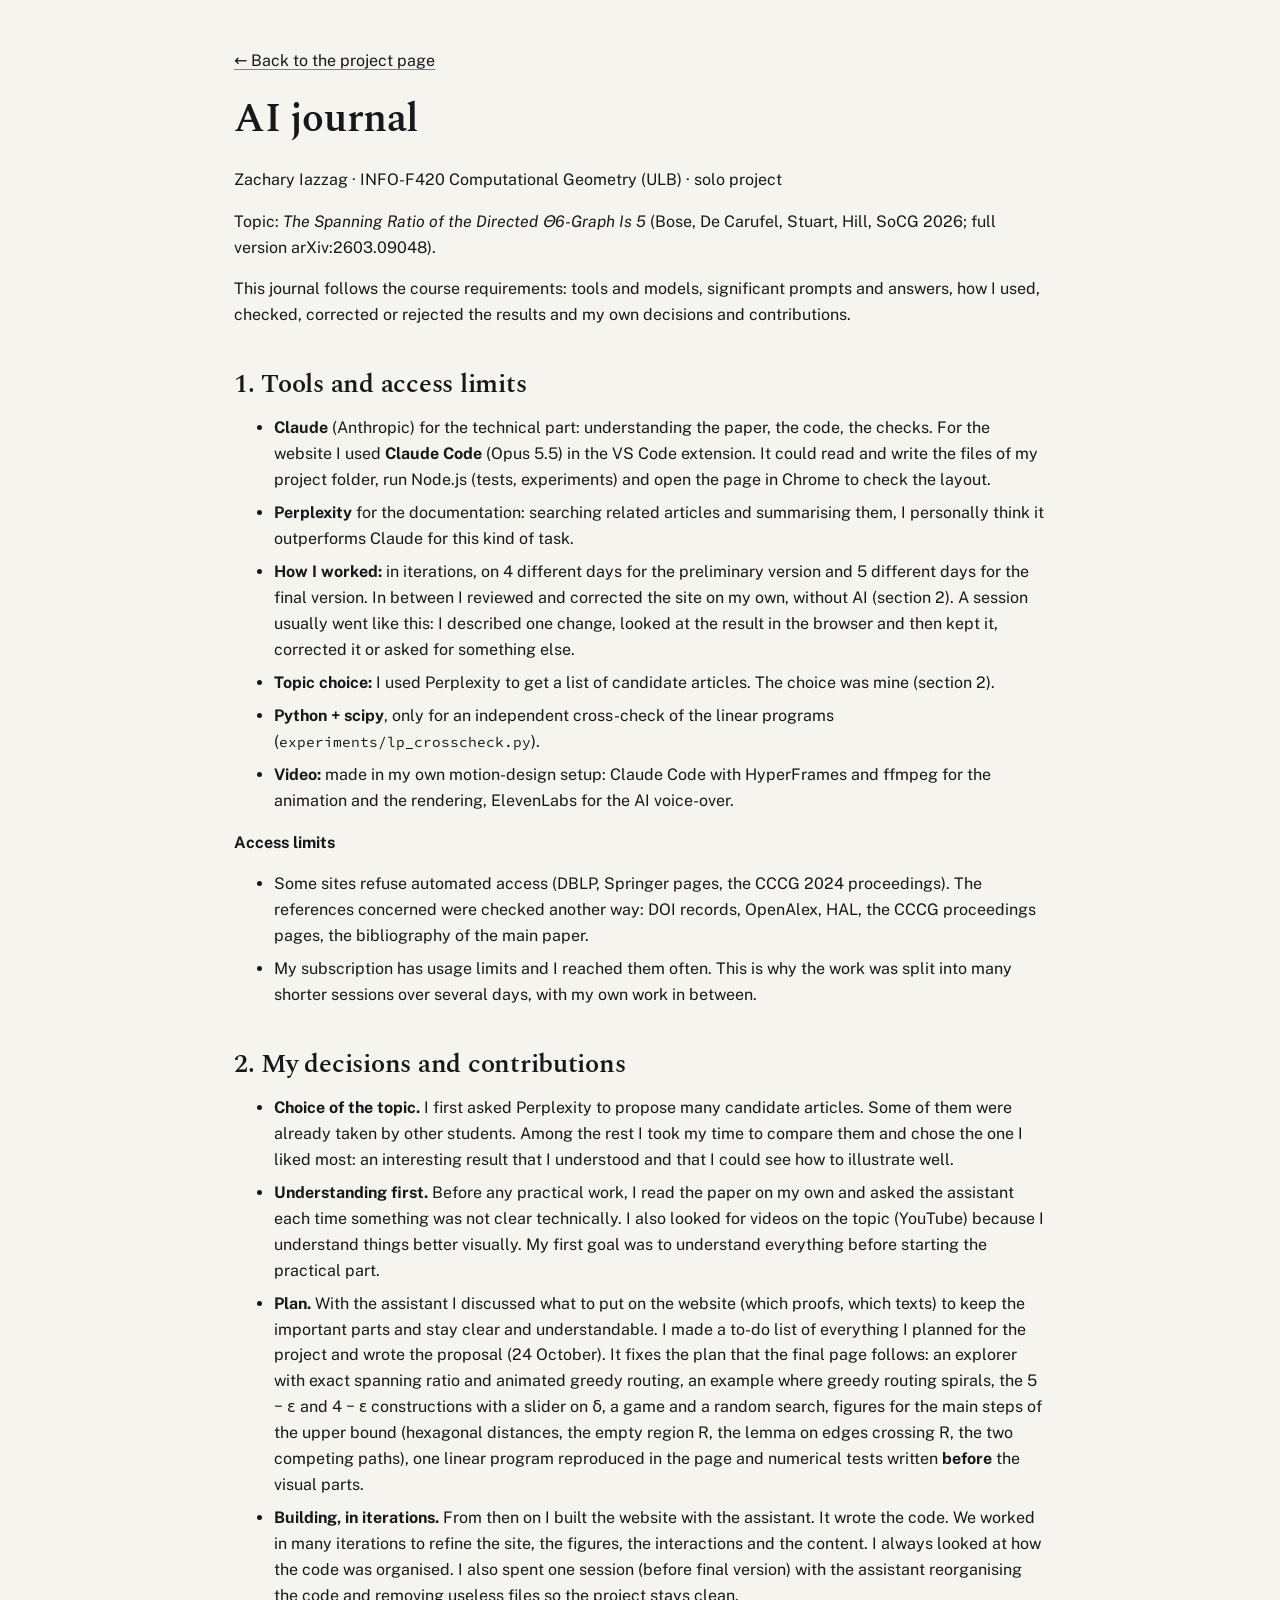
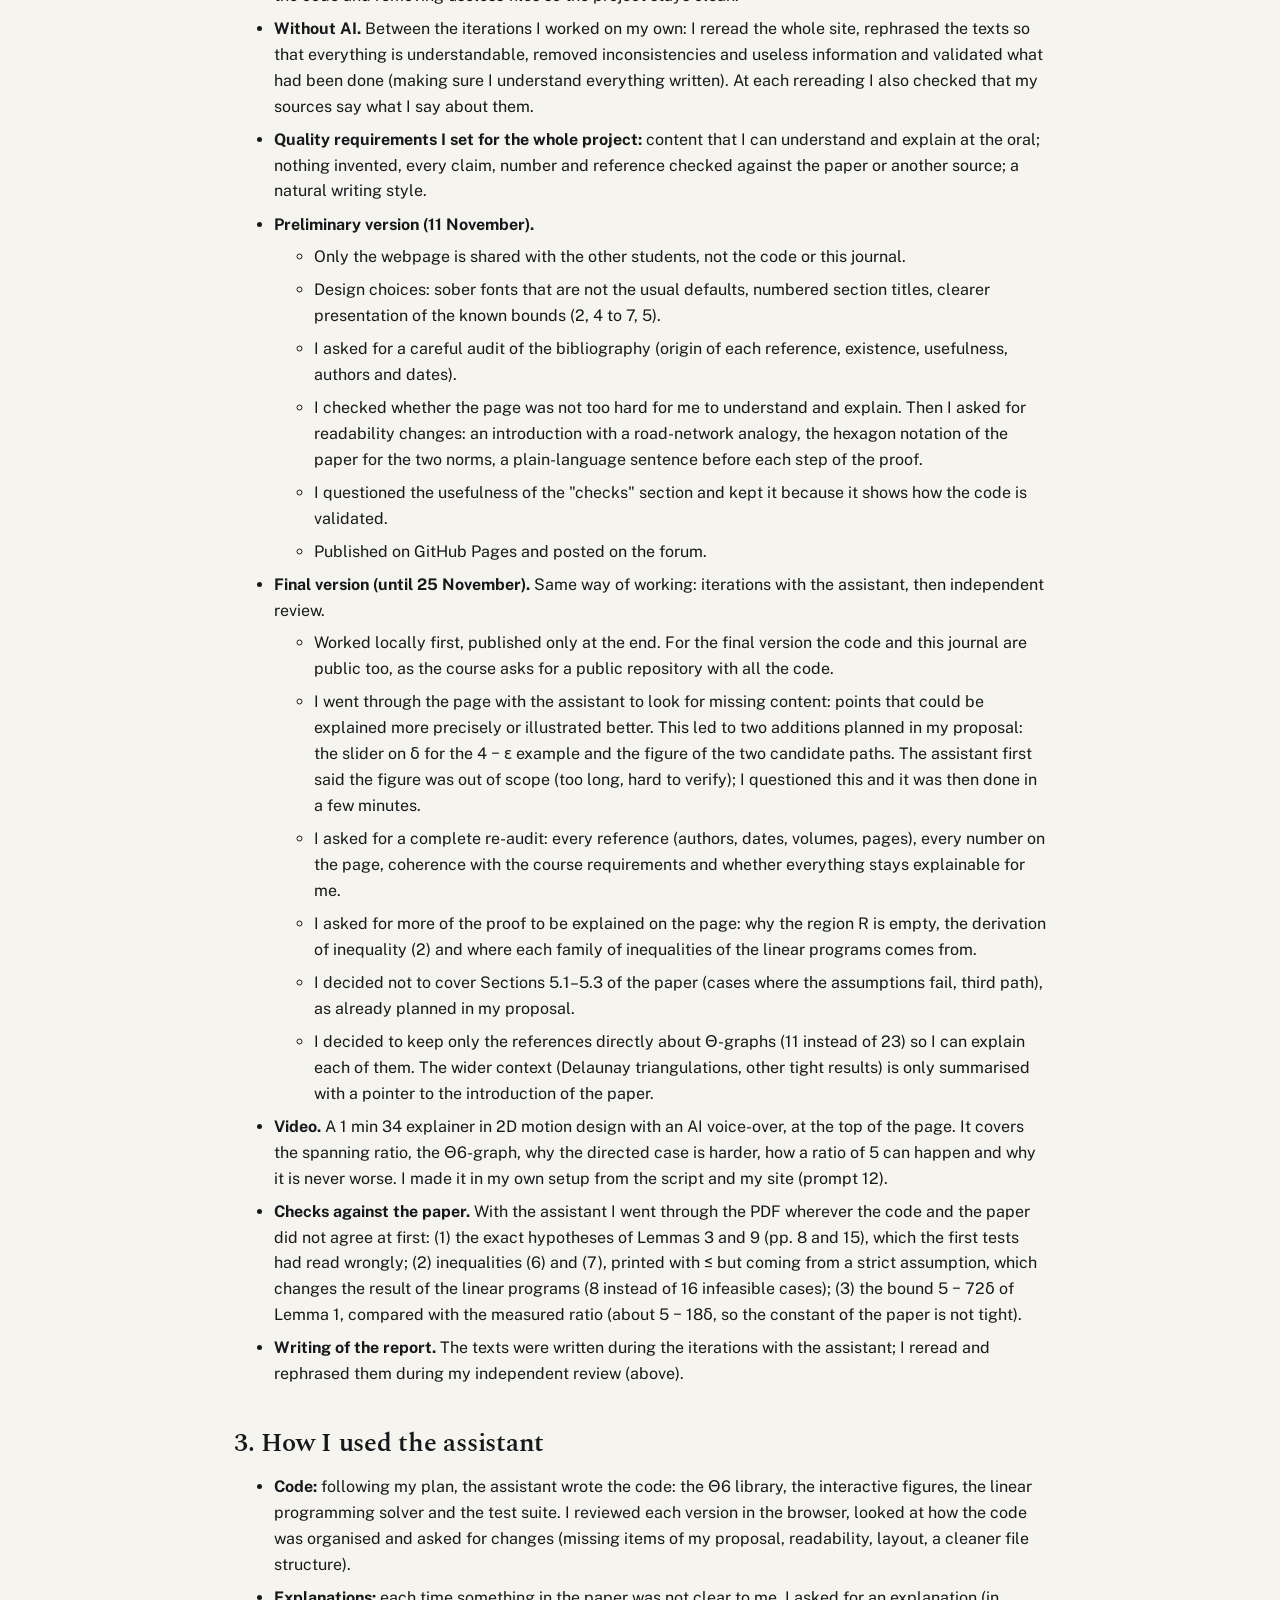
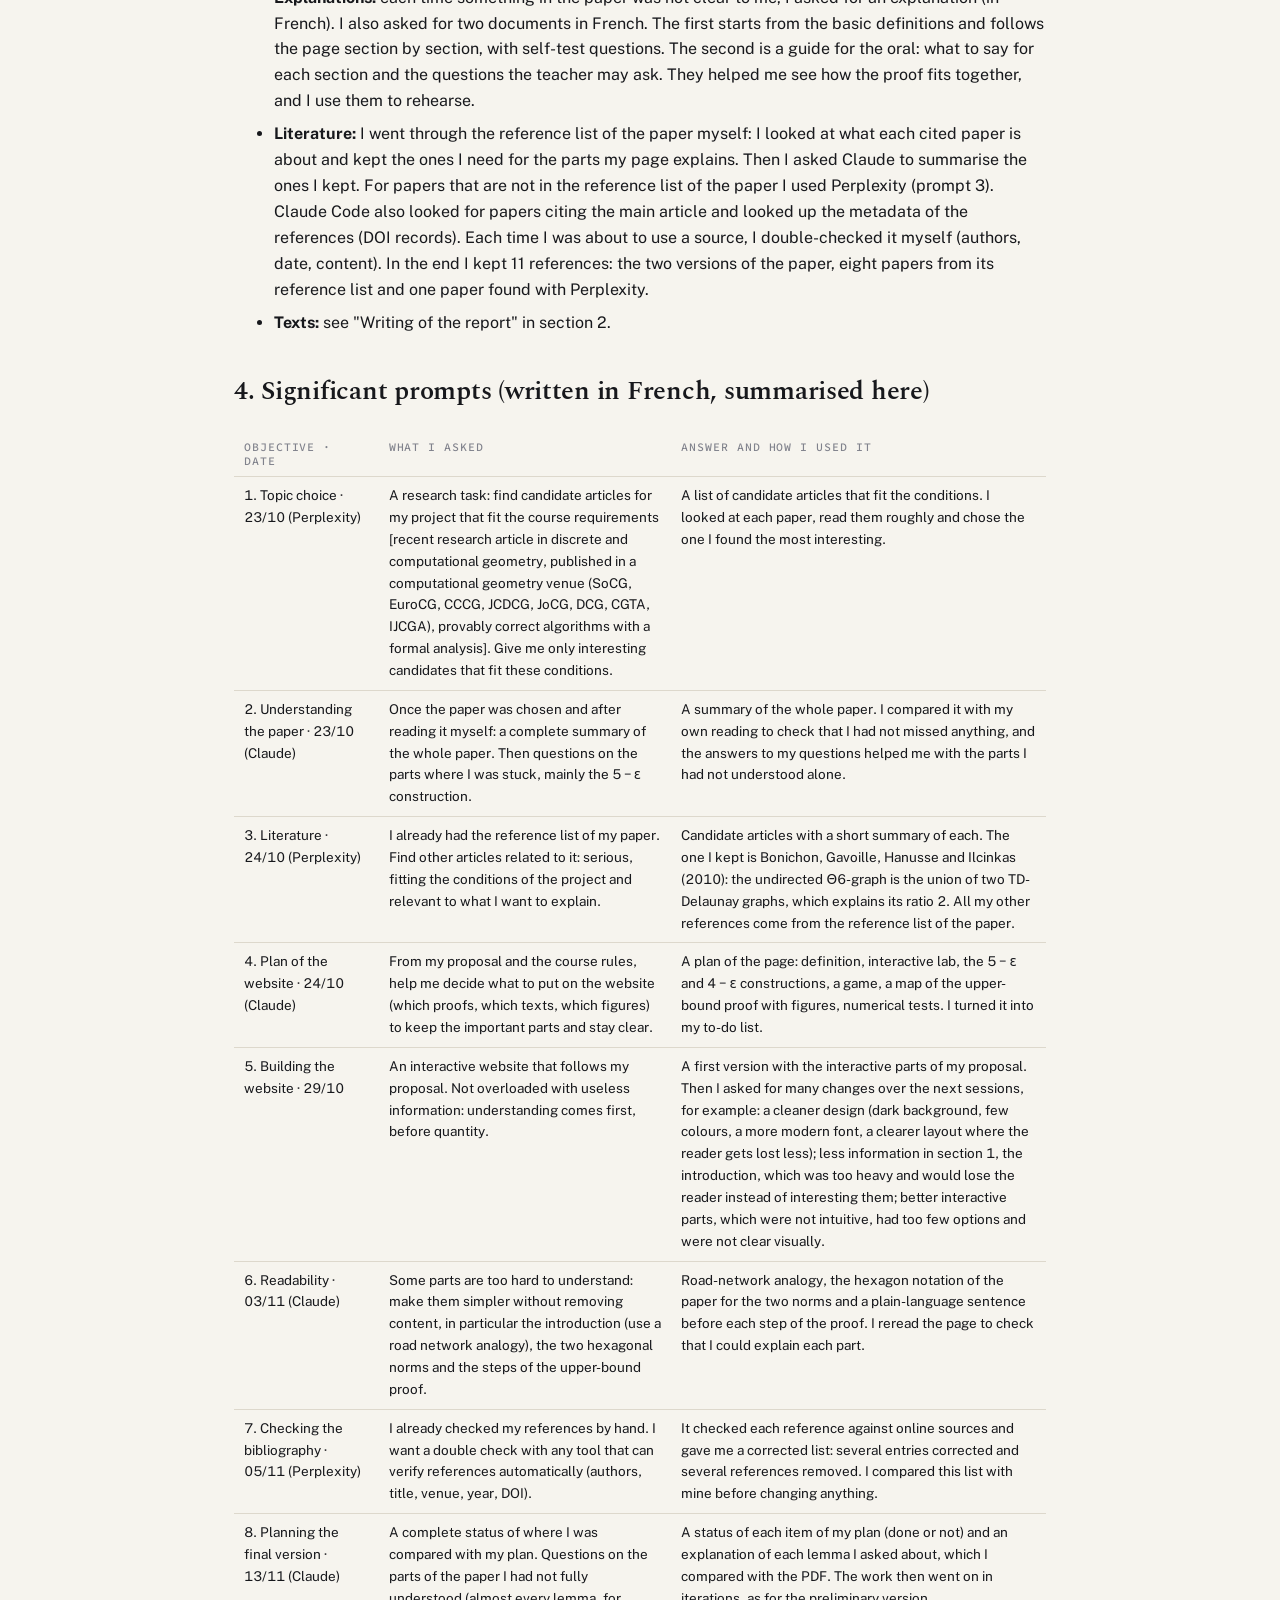
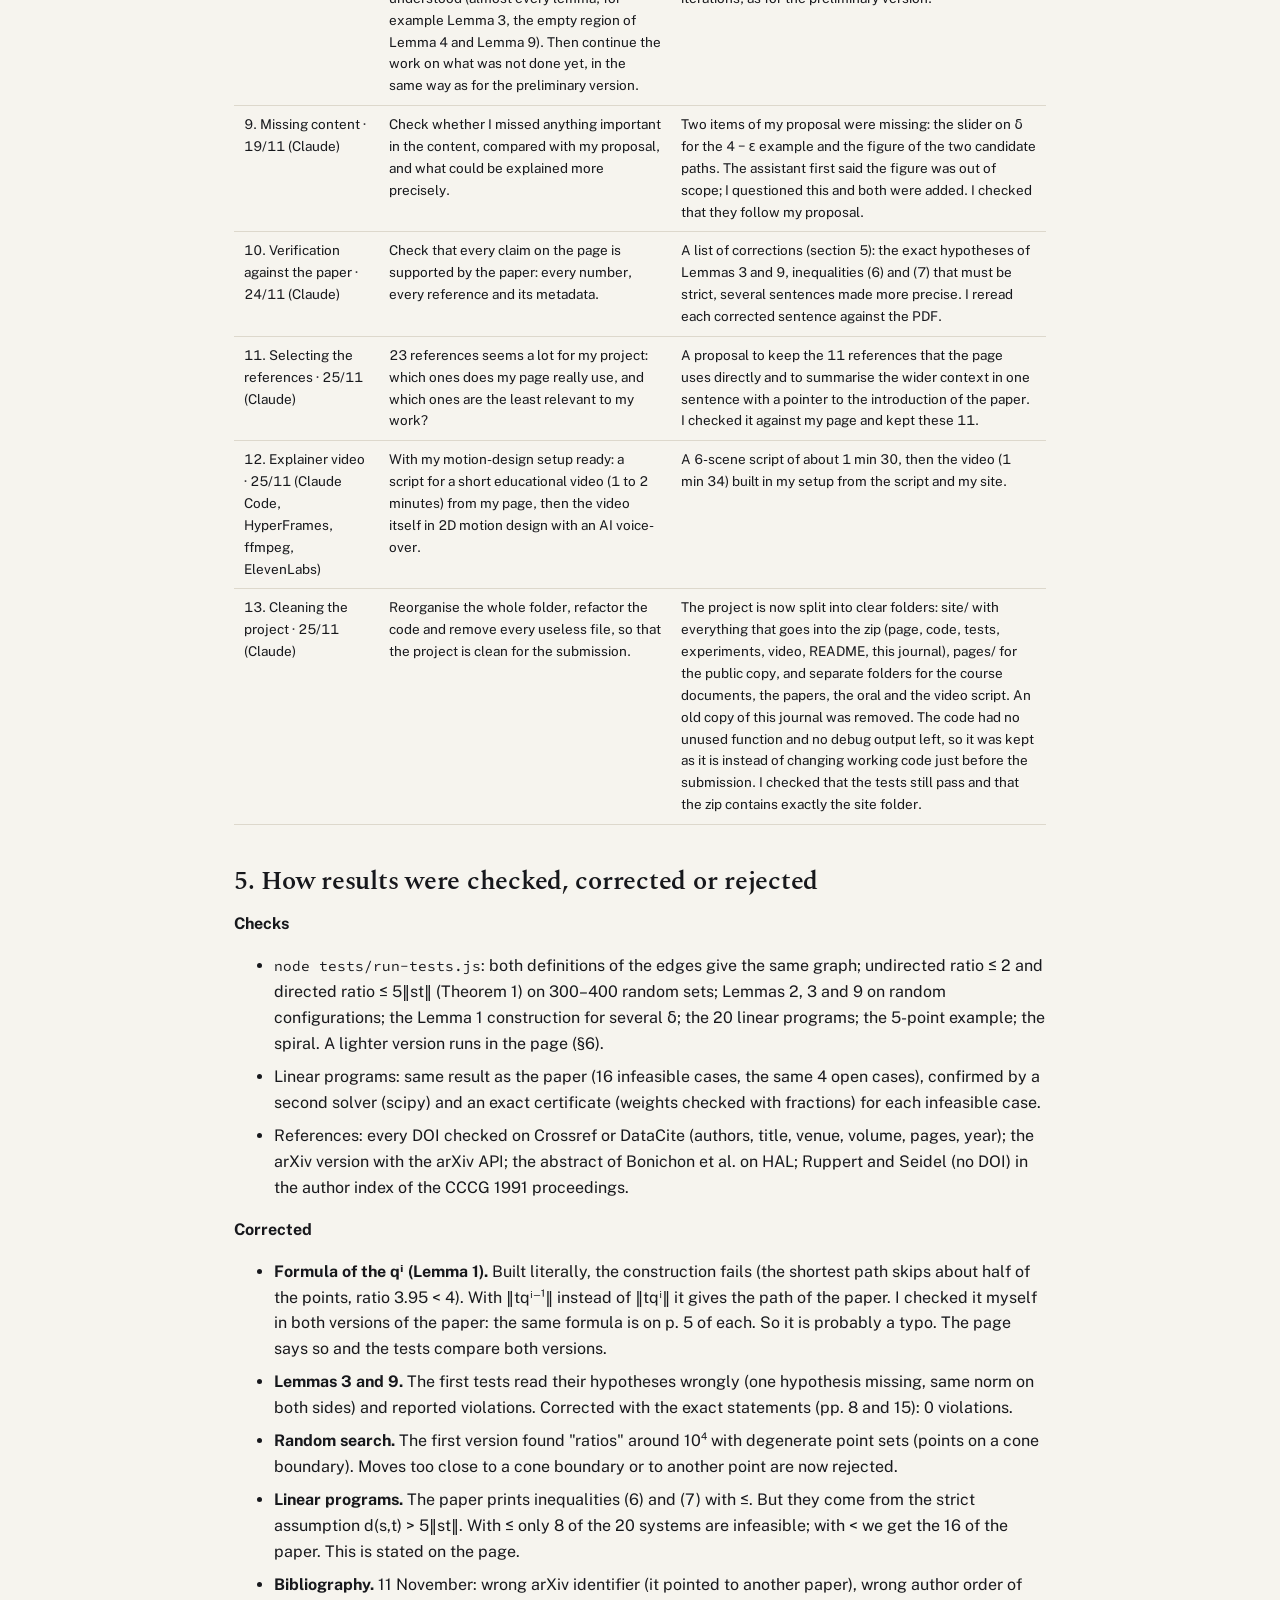
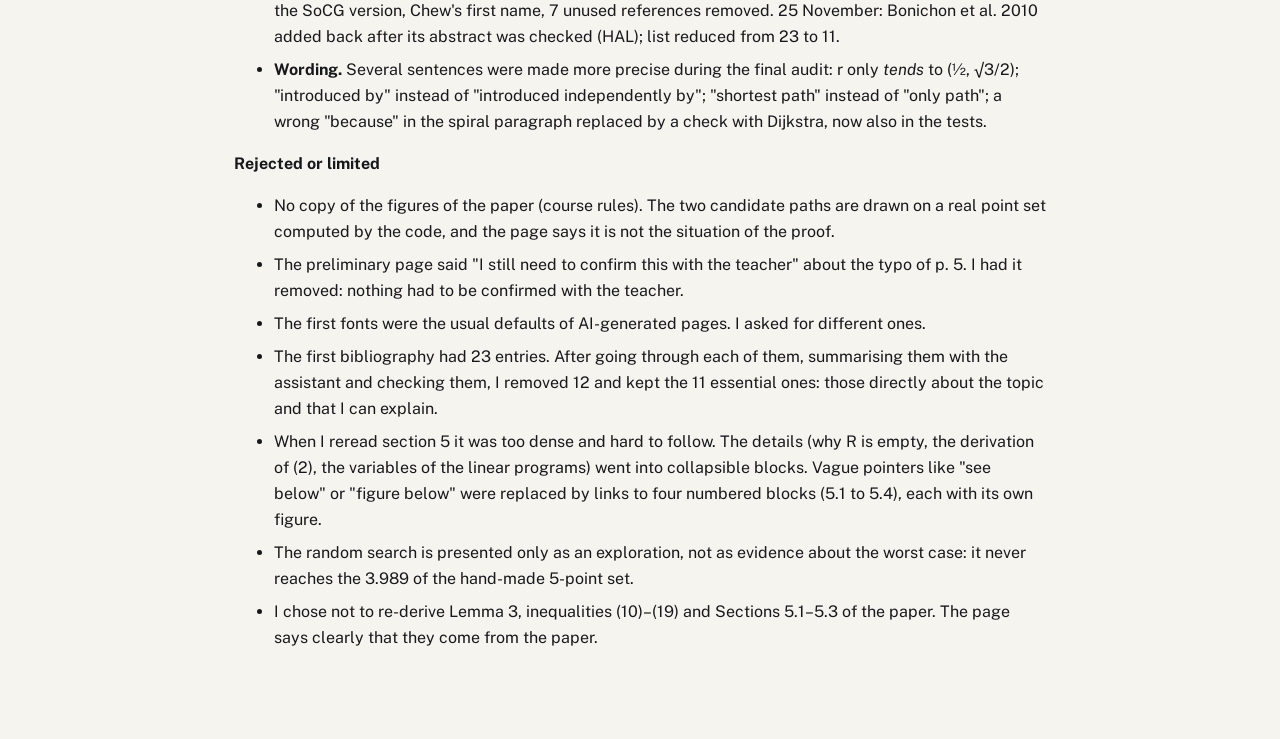
==== ai-journal.html @ c059e050 "AI journal as a web page, linked from the menu" ====
<!doctype html>
<html lang="en">
<head>
<meta charset="utf-8">
<meta name="viewport" content="width=device-width, initial-scale=1">
<title>AI journal · Directed Θ6 Spanner</title>
<link rel="preconnect" href="https://fonts.googleapis.com">
<link rel="preconnect" href="https://fonts.gstatic.com" crossorigin>
<link href="https://fonts.googleapis.com/css2?family=Public+Sans:ital,wght@0,400;0,500;0,600;1,400&family=Source+Code+Pro:wght@400;500;600&family=Spectral:ital,wght@0,400;0,600;1,400;1,600&display=swap" rel="stylesheet">
<link rel="stylesheet" href="css/style.css">
<style>
  .journal { padding: 48px 0 72px; }
  .journal h1 { font-size: 40px; }
  .journal h2 { font-size: 26px; margin-top: 1.6em; }
  .journal ul ul { margin-top: .4em; }
  .journal li { margin-bottom: .45em; }
  .tblwrap { overflow-x: auto; }
  .journal .tbl td, .journal .tbl th { vertical-align: top; }
  .back { display: inline-block; margin-bottom: 24px; }
</style>
</head>
<body>
<main class="journal">
  <div class="wrap narrow">
    <a class="back" href="index.html">← Back to the project page</a>
    <h1>AI journal</h1>
    <p>Zachary Iazzag · INFO-F420 Computational Geometry (ULB) · solo project</p>
    <p>Topic: <i>The Spanning Ratio of the Directed Θ6-Graph Is 5</i> (Bose, De Carufel, Stuart, Hill, SoCG 2026; full version arXiv:2603.09048).</p>
    <p>This journal follows the course requirements: tools and models, significant prompts and answers, how I used, checked, corrected or rejected the results and my own decisions and contributions.</p>
    <h2>1. Tools and access limits</h2>
    <ul><li><b>Claude</b> (Anthropic) for the technical part: understanding the paper, the code, the checks. For the website I used <b>Claude Code</b> (Opus 5.5) in the VS Code extension. It could read and write the files of my project folder, run Node.js (tests, experiments) and open the page in Chrome to check the layout.</li><li><b>Perplexity</b> for the documentation: searching related articles and summarising them, I personally think it outperforms Claude for this kind of task.</li><li><b>How I worked:</b> in iterations, on 4 different days for the preliminary version and 5 different days for the final version. In between I reviewed and corrected the site on my own, without AI (section 2). A session usually went like this: I described one change, looked at the result in the browser and then kept it, corrected it or asked for something else.</li><li><b>Topic choice:</b> I used Perplexity to get a list of candidate articles. The choice was mine (section 2).</li><li><b>Python + scipy</b>, only for an independent cross-check of the linear programs (<code>experiments/lp_crosscheck.py</code>).</li><li><b>Video:</b> made in my own motion-design setup: Claude Code with HyperFrames and ffmpeg for the animation and the rendering, ElevenLabs for the AI voice-over.</li></ul>
    <p><b>Access limits</b></p>
    <ul><li>Some sites refuse automated access (DBLP, Springer pages, the CCCG 2024 proceedings). The references concerned were checked another way: DOI records, OpenAlex, HAL, the CCCG proceedings pages, the bibliography of the main paper.</li><li>My subscription has usage limits and I reached them often. This is why the work was split into many shorter sessions over several days, with my own work in between.</li></ul>
    <h2>2. My decisions and contributions</h2>
    <ul><li><b>Choice of the topic.</b> I first asked Perplexity to propose many candidate articles. Some of them were already taken by other students. Among the rest I took my time to compare them and chose the one I liked most: an interesting result that I understood and that I could see how to illustrate well.</li><li><b>Understanding first.</b> Before any practical work, I read the paper on my own and asked the assistant each time something was not clear technically. I also looked for videos on the topic (YouTube) because I understand things better visually. My first goal was to understand everything before starting the practical part.</li><li><b>Plan.</b> With the assistant I discussed what to put on the website (which proofs, which texts) to keep the important parts and stay clear and understandable. I made a to-do list of everything I planned for the project and wrote the proposal (24 October). It fixes the plan that the final page follows: an explorer with exact spanning ratio and animated greedy routing, an example where greedy routing spirals, the 5 − ε and 4 − ε constructions with a slider on δ, a game and a random search, figures for the main steps of the upper bound (hexagonal distances, the empty region R, the lemma on edges crossing R, the two competing paths), one linear program reproduced in the page and numerical tests written <b>before</b> the visual parts.</li><li><b>Building, in iterations.</b> From then on I built the website with the assistant. It wrote the code. We worked in many iterations to refine the site, the figures, the interactions and the content. I always looked at how the code was organised. I also spent one session (before final version) with the assistant reorganising the code and removing useless files so the project stays clean.</li><li><b>Without AI.</b> Between the iterations I worked on my own: I reread the whole site, rephrased the texts so that everything is understandable, removed inconsistencies and useless information and validated what had been done (making sure I understand everything written). At each rereading I also checked that my sources say what I say about them.</li><li><b>Quality requirements I set for the whole project:</b> content that I can understand and explain at the oral; nothing invented, every claim, number and reference checked against the paper or another source; a natural writing style.</li><li><b>Preliminary version (11 November).</b><ul><li>Only the webpage is shared with the other students, not the code or this journal.</li><li>Design choices: sober fonts that are not the usual defaults, numbered section titles, clearer presentation of the known bounds (2, 4 to 7, 5).</li><li>I asked for a careful audit of the bibliography (origin of each reference, existence, usefulness, authors and dates).</li><li>I checked whether the page was not too hard for me to understand and explain. Then I asked for readability changes: an introduction with a road-network analogy, the hexagon notation of the paper for the two norms, a plain-language sentence before each step of the proof.</li><li>I questioned the usefulness of the "checks" section and kept it because it shows how the code is validated.</li><li>Published on GitHub Pages and posted on the forum.</li></ul></li><li><b>Final version (until 25 November).</b> Same way of working: iterations with the assistant, then independent review.<ul><li>Worked locally first, published only at the end. For the final version the code and this journal are public too, as the course asks for a public repository with all the code.</li><li>I went through the page with the assistant to look for missing content: points that could be explained more precisely or illustrated better. This led to two additions planned in my proposal: the slider on δ for the 4 − ε example and the figure of the two candidate paths. The assistant first said the figure was out of scope (too long, hard to verify); I questioned this and it was then done in a few minutes.</li><li>I asked for a complete re-audit: every reference (authors, dates, volumes, pages), every number on the page, coherence with the course requirements and whether everything stays explainable for me.</li><li>I asked for more of the proof to be explained on the page: why the region R is empty, the derivation of inequality (2) and where each family of inequalities of the linear programs comes from.</li><li>I decided not to cover Sections 5.1–5.3 of the paper (cases where the assumptions fail, third path), as already planned in my proposal.</li><li>I decided to keep only the references directly about Θ-graphs (11 instead of 23) so I can explain each of them. The wider context (Delaunay triangulations, other tight results) is only summarised with a pointer to the introduction of the paper.</li></ul></li><li><b>Video.</b> A 1 min 34 explainer in 2D motion design with an AI voice-over, at the top of the page. It covers the spanning ratio, the Θ6-graph, why the directed case is harder, how a ratio of 5 can happen and why it is never worse. I made it in my own setup from the script and my site (prompt 12).</li><li><b>Checks against the paper.</b> With the assistant I went through the PDF wherever the code and the paper did not agree at first: (1) the exact hypotheses of Lemmas 3 and 9 (pp. 8 and 15), which the first tests had read wrongly; (2) inequalities (6) and (7), printed with ≤ but coming from a strict assumption, which changes the result of the linear programs (8 instead of 16 infeasible cases); (3) the bound 5 − 72δ of Lemma 1, compared with the measured ratio (about 5 − 18δ, so the constant of the paper is not tight).</li><li><b>Writing of the report.</b> The texts were written during the iterations with the assistant; I reread and rephrased them during my independent review (above).</li></ul>
    <h2>3. How I used the assistant</h2>
    <ul><li><b>Code:</b> following my plan, the assistant wrote the code: the Θ6 library, the interactive figures, the linear programming solver and the test suite. I reviewed each version in the browser, looked at how the code was organised and asked for changes (missing items of my proposal, readability, layout, a cleaner file structure).</li><li><b>Explanations:</b> each time something in the paper was not clear to me, I asked for an explanation (in French). I also asked for two documents in French. The first starts from the basic definitions and follows the page section by section, with self-test questions. The second is a guide for the oral: what to say for each section and the questions the teacher may ask. They helped me see how the proof fits together, and I use them to rehearse.</li><li><b>Literature:</b> I went through the reference list of the paper myself: I looked at what each cited paper is about and kept the ones I need for the parts my page explains. Then I asked Claude to summarise the ones I kept. For papers that are not in the reference list of the paper I used Perplexity (prompt 3). Claude Code also looked for papers citing the main article and looked up the metadata of the references (DOI records). Each time I was about to use a source, I double-checked it myself (authors, date, content). In the end I kept 11 references: the two versions of the paper, eight papers from its reference list and one paper found with Perplexity.</li><li><b>Texts:</b> see "Writing of the report" in section 2.</li></ul>
    <h2>4. Significant prompts (written in French, summarised here)</h2>
    <div class="tblwrap"><table class="tbl"><thead><tr><th>Objective · date</th><th>What I asked</th><th>Answer and how I used it</th></tr></thead><tbody><tr><td>1. Topic choice · 23/10 (Perplexity)</td><td>A research task: find candidate articles for my project that fit the course requirements [recent research article in discrete and computational geometry, published in a computational geometry venue (SoCG, EuroCG, CCCG, JCDCG, JoCG, DCG, CGTA, IJCGA), provably correct algorithms with a formal analysis]. Give me only interesting candidates that fit these conditions.</td><td>A list of candidate articles that fit the conditions. I looked at each paper, read them roughly and chose the one I found the most interesting.</td></tr><tr><td>2. Understanding the paper · 23/10 (Claude)</td><td>Once the paper was chosen and after reading it myself: a complete summary of the whole paper. Then questions on the parts where I was stuck, mainly the 5 − ε construction.</td><td>A summary of the whole paper. I compared it with my own reading to check that I had not missed anything, and the answers to my questions helped me with the parts I had not understood alone.</td></tr><tr><td>3. Literature · 24/10 (Perplexity)</td><td>I already had the reference list of my paper. Find other articles related to it: serious, fitting the conditions of the project and relevant to what I want to explain.</td><td>Candidate articles with a short summary of each. The one I kept is Bonichon, Gavoille, Hanusse and Ilcinkas (2010): the undirected Θ6-graph is the union of two TD-Delaunay graphs, which explains its ratio 2. All my other references come from the reference list of the paper.</td></tr><tr><td>4. Plan of the website · 24/10 (Claude)</td><td>From my proposal and the course rules, help me decide what to put on the website (which proofs, which texts, which figures) to keep the important parts and stay clear.</td><td>A plan of the page: definition, interactive lab, the 5 − ε and 4 − ε constructions, a game, a map of the upper-bound proof with figures, numerical tests. I turned it into my to-do list.</td></tr><tr><td>5. Building the website · 29/10</td><td>An interactive website that follows my proposal. Not overloaded with useless information: understanding comes first, before quantity.</td><td>A first version with the interactive parts of my proposal. Then I asked for many changes over the next sessions, for example: a cleaner design (dark background, few colours, a more modern font, a clearer layout where the reader gets lost less); less information in section 1, the introduction, which was too heavy and would lose the reader instead of interesting them; better interactive parts, which were not intuitive, had too few options and were not clear visually.</td></tr><tr><td>6. Readability · 03/11 (Claude)</td><td>Some parts are too hard to understand: make them simpler without removing content, in particular the introduction (use a road network analogy), the two hexagonal norms and the steps of the upper-bound proof.</td><td>Road-network analogy, the hexagon notation of the paper for the two norms and a plain-language sentence before each step of the proof. I reread the page to check that I could explain each part.</td></tr><tr><td>7. Checking the bibliography · 05/11 (Perplexity)</td><td>I already checked my references by hand. I want a double check with any tool that can verify references automatically (authors, title, venue, year, DOI).</td><td>It checked each reference against online sources and gave me a corrected list: several entries corrected and several references removed. I compared this list with mine before changing anything.</td></tr><tr><td>8. Planning the final version · 13/11 (Claude)</td><td>A complete status of where I was compared with my plan. Questions on the parts of the paper I had not fully understood (almost every lemma, for example Lemma 3, the empty region of Lemma 4 and Lemma 9). Then continue the work on what was not done yet, in the same way as for the preliminary version.</td><td>A status of each item of my plan (done or not) and an explanation of each lemma I asked about, which I compared with the PDF. The work then went on in iterations, as for the preliminary version.</td></tr><tr><td>9. Missing content · 19/11 (Claude)</td><td>Check whether I missed anything important in the content, compared with my proposal, and what could be explained more precisely.</td><td>Two items of my proposal were missing: the slider on δ for the 4 − ε example and the figure of the two candidate paths. The assistant first said the figure was out of scope; I questioned this and both were added. I checked that they follow my proposal.</td></tr><tr><td>10. Verification against the paper · 24/11 (Claude)</td><td>Check that every claim on the page is supported by the paper: every number, every reference and its metadata.</td><td>A list of corrections (section 5): the exact hypotheses of Lemmas 3 and 9, inequalities (6) and (7) that must be strict, several sentences made more precise. I reread each corrected sentence against the PDF.</td></tr><tr><td>11. Selecting the references · 25/11 (Claude)</td><td>23 references seems a lot for my project: which ones does my page really use, and which ones are the least relevant to my work?</td><td>A proposal to keep the 11 references that the page uses directly and to summarise the wider context in one sentence with a pointer to the introduction of the paper. I checked it against my page and kept these 11.</td></tr><tr><td>12. Explainer video · 25/11 (Claude Code, HyperFrames, ffmpeg, ElevenLabs)</td><td>With my motion-design setup ready: a script for a short educational video (1 to 2 minutes) from my page, then the video itself in 2D motion design with an AI voice-over.</td><td>A 6-scene script of about 1 min 30, then the video (1 min 34) built in my setup from the script and my site.</td></tr><tr><td>13. Cleaning the project · 25/11 (Claude)</td><td>Reorganise the whole folder, refactor the code and remove every useless file, so that the project is clean for the submission.</td><td>The project is now split into clear folders: site/ with everything that goes into the zip (page, code, tests, experiments, video, README, this journal), pages/ for the public copy, and separate folders for the course documents, the papers, the oral and the video script. An old copy of this journal was removed. The code had no unused function and no debug output left, so it was kept as it is instead of changing working code just before the submission. I checked that the tests still pass and that the zip contains exactly the site folder.</td></tr></tbody></table></div>
    <h2>5. How results were checked, corrected or rejected</h2>
    <p><b>Checks</b></p>
    <ul><li><code>node tests/run-tests.js</code>: both definitions of the edges give the same graph; undirected ratio ≤ 2 and directed ratio ≤ 5‖st‖ (Theorem 1) on 300–400 random sets; Lemmas 2, 3 and 9 on random configurations; the Lemma 1 construction for several δ; the 20 linear programs; the 5-point example; the spiral. A lighter version runs in the page (§6).</li><li>Linear programs: same result as the paper (16 infeasible cases, the same 4 open cases), confirmed by a second solver (scipy) and an exact certificate (weights checked with fractions) for each infeasible case.</li><li>References: every DOI checked on Crossref or DataCite (authors, title, venue, volume, pages, year); the arXiv version with the arXiv API; the abstract of Bonichon et al. on HAL; Ruppert and Seidel (no DOI) in the author index of the CCCG 1991 proceedings.</li></ul>
    <p><b>Corrected</b></p>
    <ul><li><b>Formula of the qⁱ (Lemma 1).</b> Built literally, the construction fails (the shortest path skips about half of the points, ratio 3.95 &lt; 4). With ‖tqⁱ⁻¹‖ instead of ‖tqⁱ‖ it gives the path of the paper. I checked it myself in both versions of the paper: the same formula is on p. 5 of each. So it is probably a typo. The page says so and the tests compare both versions.</li><li><b>Lemmas 3 and 9.</b> The first tests read their hypotheses wrongly (one hypothesis missing, same norm on both sides) and reported violations. Corrected with the exact statements (pp. 8 and 15): 0 violations.</li><li><b>Random search.</b> The first version found "ratios" around 10⁴ with degenerate point sets (points on a cone boundary). Moves too close to a cone boundary or to another point are now rejected.</li><li><b>Linear programs.</b> The paper prints inequalities (6) and (7) with ≤. But they come from the strict assumption d(s,t) &gt; 5‖st‖. With ≤ only 8 of the 20 systems are infeasible; with &lt; we get the 16 of the paper. This is stated on the page.</li><li><b>Bibliography.</b> 11 November: wrong arXiv identifier (it pointed to another paper), wrong author order of the SoCG version, Chew's first name, 7 unused references removed. 25 November: Bonichon et al. 2010 added back after its abstract was checked (HAL); list reduced from 23 to 11.</li><li><b>Wording.</b> Several sentences were made more precise during the final audit: r only <i>tends</i> to (½, √3/2); "introduced by" instead of "introduced independently by"; "shortest path" instead of "only path"; a wrong "because" in the spiral paragraph replaced by a check with Dijkstra, now also in the tests.</li></ul>
    <p><b>Rejected or limited</b></p>
    <ul><li>No copy of the figures of the paper (course rules). The two candidate paths are drawn on a real point set computed by the code, and the page says it is not the situation of the proof.</li><li>The preliminary page said "I still need to confirm this with the teacher" about the typo of p. 5. I had it removed: nothing had to be confirmed with the teacher.</li><li>The first fonts were the usual defaults of AI-generated pages. I asked for different ones.</li><li>The first bibliography had 23 entries. After going through each of them, summarising them with the assistant and checking them, I removed 12 and kept the 11 essential ones: those directly about the topic and that I can explain.</li><li>When I reread section 5 it was too dense and hard to follow. The details (why R is empty, the derivation of (2), the variables of the linear programs) went into collapsible blocks. Vague pointers like "see below" or "figure below" were replaced by links to four numbered blocks (5.1 to 5.4), each with its own figure.</li><li>The random search is presented only as an exploration, not as evidence about the worst case: it never reaches the 3.989 of the hand-made 5-point set.</li><li>I chose not to re-derive Lemma 3, inequalities (10)–(19) and Sections 5.1–5.3 of the paper. The page says clearly that they come from the paper.</li></ul>
  </div>
</main>
</body>
</html>
---- css/style.css ----
:root {
  color-scheme: light;
  --bg: #f6f4ee;
  --surface: #fffdf8;
  --surface2: #efece4;
  --ink: #17181c;
  --ink2: #474a55;
  --muted: #80828c;
  --line: #ddd8cc;
  --grid: rgba(23, 24, 28, 0.06);
  /* cone colors */
  --c0: #2a78d6; --c1: #eb6834; --c2: #1baf7a; --c3: #eda100; --c4: #e87ba4; --c5: #008300;
  --sp: #17181c; /* shortest path */
  --greedy: #e34948; /* greedy routing */
  --fillR: rgba(71, 74, 85, 0.13);
  --hl: #2a78d6;
  --ok: #1d8a4c; --bad: #c4314b; --todo: #b7791f;
  --radius: 14px;
  --shadow: 0 1px 0 rgba(0,0,0,.03), 0 8px 24px -16px rgba(0,0,0,.25);
  --serif: "Spectral", Georgia, serif;
  --sans: "Public Sans", system-ui, -apple-system, "Segoe UI", sans-serif;
  --mono: "Source Code Pro", ui-monospace, Consolas, monospace;
}
@media (prefers-color-scheme: dark) {
  :root:not([data-theme="light"]) {
    color-scheme: dark;
    --bg: #14161b; --surface: #1b1e25; --surface2: #20242c;
    --ink: #eceae4; --ink2: #b9bac2; --muted: #8a8d98; --line: #2e323c; --grid: rgba(236, 234, 228, 0.06);
    --c0: #3987e5; --c1: #d95926; --c2: #199e70; --c3: #c98500; --c4: #d55181; --c5: #008300;
    --sp: #eceae4; --greedy: #e66767; --fillR: rgba(185, 186, 194, 0.14); --hl: #3987e5;
    --ok: #4cc27f; --bad: #ef6b80; --todo: #e0a64a;
    --shadow: 0 1px 0 rgba(255,255,255,.02), 0 10px 30px -18px rgba(0,0,0,.8);
  }
}
:root[data-theme="dark"] {
  color-scheme: dark;
  --bg: #14161b; --surface: #1b1e25; --surface2: #20242c;
  --ink: #eceae4; --ink2: #b9bac2; --muted: #8a8d98; --line: #2e323c; --grid: rgba(236, 234, 228, 0.06);
  --c0: #3987e5; --c1: #d95926; --c2: #199e70; --c3: #c98500; --c4: #d55181; --c5: #008300;
  --sp: #eceae4; --greedy: #e66767; --fillR: rgba(185, 186, 194, 0.14); --hl: #3987e5;
  --ok: #4cc27f; --bad: #ef6b80; --todo: #e0a64a;
  --shadow: 0 1px 0 rgba(255,255,255,.02), 0 10px 30px -18px rgba(0,0,0,.8);
}

* { box-sizing: border-box; }
html { scroll-behavior: smooth; scroll-padding-top: 64px; }
body { margin: 0; background: var(--bg); color: var(--ink); font: 16px/1.62 var(--sans); -webkit-font-smoothing: antialiased; }
a { color: inherit; text-decoration-color: var(--muted); text-underline-offset: 3px; }
a:hover { text-decoration-color: var(--ink); }
h1, h2, h3 { font-family: var(--serif); font-weight: 600; letter-spacing: -0.01em; line-height: 1.12; margin: 0 0 .6em; }
h2 { font-size: clamp(28px, 4vw, 42px); }
h3 { font-size: 22px; margin-top: .4em; }
h4 { font: 600 15px/1.3 var(--sans); color: var(--ink); margin: 1.2em 0 .6em; }
p { margin: 0 0 1em; }
code, .mono { font-family: var(--mono); font-size: .9em; }
.muted { color: var(--muted); }
.small { font-size: 13px; }
sub { font-size: .7em; }
.wrap { max-width: 1200px; margin: 0 auto; padding: 0 24px; }
.wrap.narrow { max-width: 860px; }
.band { padding: 88px 0; border-top: 1px solid var(--line); }
.band.alt { background: var(--surface2); }
.two { display: grid; grid-template-columns: minmax(0, 1fr) minmax(0, 1fr); gap: 48px; align-items: start; }
.prose { max-width: 62ch; }
.intro { max-width: 80ch; color: var(--ink2); }
.eyebrow { font: 500 14px/1.4 var(--sans); color: var(--muted); margin-bottom: 14px; }
.secno { color: var(--muted); font-weight: 400; margin-right: .5em; }
.katex { font-size: 1.04em; }  
.katex-display { position: relative; margin: .8em 0 1.1em; overflow-x: auto; overflow-y: hidden; padding: 4px 0; }
.katex { position: relative; }

.topbar { position: sticky; top: 0; z-index: 20; display: flex; align-items: center; gap: 20px; padding: 10px 24px;
  background: color-mix(in srgb, var(--bg) 86%, transparent); backdrop-filter: blur(10px); border-bottom: 1px solid var(--line); }
.brand { display: flex; align-items: center; gap: 10px; font: 600 15px var(--sans); text-decoration: none; white-space: nowrap; }
.hexmark { width: 26px; height: 26px; display: grid; place-items: center; background: var(--ink); color: var(--bg); font: 600 14px var(--serif);
  clip-path: polygon(50% 0, 100% 25%, 100% 75%, 50% 100%, 0 75%, 0 25%); }
.nav { display: flex; gap: 4px; overflow-x: auto; flex: 1; min-width: 0; scrollbar-width: none; }
.nav a { font-size: 13.5px; text-decoration: none; color: var(--ink2); padding: 6px 10px; border-radius: 999px; white-space: nowrap; }
.nav a:hover { color: var(--ink); background: var(--surface2); }
.nav a.active { color: var(--bg); background: var(--ink); }
.iconbtn { border: 1px solid var(--line); background: var(--surface); color: var(--ink); width: 34px; height: 34px; border-radius: 50%; cursor: pointer; font-size: 15px; flex: none; }

.hero { position: relative; min-height: min(92vh, 860px); display: flex; align-items: center; overflow: hidden; }
#hero-canvas { position: absolute; inset: 0; width: 100%; height: 100%; opacity: .9; }
.hero-fade { position: absolute; inset: 0; pointer-events: none;
  background: linear-gradient(90deg, var(--bg) 0%, color-mix(in srgb, var(--bg) 92%, transparent) 38%, color-mix(in srgb, var(--bg) 30%, transparent) 70%, transparent 100%); }
.hero-inner { position: relative; max-width: 1200px; margin: 0 auto; padding: 72px 24px; width: 100%; pointer-events: none; }
.hero-inner > * { max-width: 680px; }
.hero-inner a, .hero-inner button { pointer-events: auto; }
.hero h1 { font-size: clamp(38px, 6.2vw, 74px); margin-bottom: .35em; }
.hero h1 em { font-style: italic; color: var(--c1); }
.lede { font-size: clamp(17px, 2vw, 20px); color: var(--ink2); }
.byline { font: 500 14px var(--mono); color: var(--muted); }
.pill { display: inline-block; padding: 2px 9px; border: 1px solid var(--todo); color: var(--todo); border-radius: 999px; letter-spacing: .04em; }
.cta { display: flex; gap: 10px; flex-wrap: wrap; margin: 26px 0 34px; }
.numbers { display: grid; grid-template-columns: repeat(3, minmax(0, 1fr)); gap: 0; border-top: 1px solid var(--line); border-bottom: 1px solid var(--line);
  background: color-mix(in srgb, var(--bg) 75%, transparent); }
.numbers div { padding: 14px 16px 14px 0; }
.numbers div + div { padding-left: 16px; border-left: 1px solid var(--line); }
.numbers-cap { font-size: 13.5px; color: var(--ink2); margin: 0 0 8px; }
.numbers b { display: block; font: 600 34px/1 var(--serif); margin-bottom: 6px; }
.numbers .hl b { color: var(--c1); }
.numbers span { font-size: 12.5px; color: var(--ink2); line-height: 1.4; display: block; }
.live-note { margin-top: 16px; font-size: 13px; color: var(--muted); }
.live-note b { font-family: var(--mono); color: var(--ink); }

/* buttons & controls */
.btn { display: inline-flex; align-items: center; gap: 6px; font: 500 14.5px var(--sans); padding: 10px 18px; border-radius: 999px; border: 1px solid var(--ink);
  background: transparent; color: var(--ink); text-decoration: none; cursor: pointer; transition: background .15s, color .15s; }
.btn:hover { background: var(--surface2); }
.btn.primary { background: var(--ink); color: var(--bg); }
.btn.primary:hover { opacity: .88; }
.btn.sm { font-size: 13px; padding: 6px 12px; }
.btn.ghost { border-color: var(--line); }
.btn:disabled { opacity: .5; cursor: progress; }
.btn.file { position: relative; overflow: hidden; }
.btn.file input { position: absolute; inset: 0; opacity: 0; cursor: pointer; }
.btnrow { display: flex; gap: 8px; flex-wrap: wrap; margin: 12px 0; }
.seg { display: inline-flex; border: 1px solid var(--line); border-radius: 999px; padding: 3px; background: var(--surface); flex-wrap: wrap; }
.seg button { border: 0; background: transparent; color: var(--ink2); font: 500 13px var(--sans); padding: 6px 12px; border-radius: 999px; cursor: pointer; }
.seg button[aria-pressed="true"] { background: var(--ink); color: var(--bg); }
.toolbar { display: flex; flex-wrap: wrap; align-items: center; gap: 8px; margin-bottom: 10px; }
.toolbar.small { margin: 10px 0 0; font-size: 13px; color: var(--ink2); gap: 6px 16px; }
.toolbar label { display: inline-flex; align-items: center; gap: 6px; cursor: pointer; }
.toolbar .sep { flex: 1; }
.slider { display: inline-flex; align-items: center; gap: 8px; font: 500 13px var(--mono); }
.slider input { width: 120px; accent-color: var(--ink); }
.slider output { min-width: 3.5em; }
input[type="checkbox"] { accent-color: var(--ink); }

/* canvases & figures */
.cv { display: block; width: 100%; background: var(--surface); border: 1px solid var(--line); border-radius: var(--radius); box-shadow: var(--shadow);
  touch-action: none; cursor: crosshair;
  background-image: radial-gradient(var(--grid) 1px, transparent 1.2px); background-size: 22px 22px; }
.cv.route-mode { cursor: pointer; }
.cv-square { aspect-ratio: 1 / 1; max-height: 560px; }
.cv-lab { height: min(68vh, 620px); }
.cv-wide { height: min(62vh, 560px); cursor: grab; }
.cv-game { height: min(64vh, 560px); cursor: grab; }
.fig { margin: 0; }
.fig.wide { margin: 32px 0 48px; }
figcaption { font-size: 13.5px; color: var(--ink2); margin-top: 10px; line-height: 1.5; }
.fig .seg { margin-bottom: 10px; }

/* panels & stats */
.lab { display: grid; grid-template-columns: minmax(0, 1fr) 300px; gap: 20px; align-items: start; margin-top: 18px; }
.panel { background: var(--surface); border: 1px solid var(--line); border-radius: var(--radius); padding: 18px; box-shadow: var(--shadow); font-size: 14px; }
.panel p { color: var(--ink2); }
.bigstat { margin-bottom: 12px; }
.bigstat span { font: 500 11.5px var(--mono); text-transform: uppercase; letter-spacing: .1em; color: var(--muted); }
.bigstat b { display: block; font: 600 46px/1.05 var(--serif); font-variant-numeric: tabular-nums; }
.meter { --v: 0; position: relative; height: 6px; border-radius: 99px; background: var(--surface2); margin: 10px 0 18px; }
.meter i { position: absolute; left: 0; top: 0; bottom: 0; width: calc(var(--v) * 100%); background: var(--ink); border-radius: 99px; transition: width .2s; }
.meter em { position: absolute; top: 10px; transform: translateX(-50%); font: 500 10.5px var(--mono); color: var(--muted); font-style: normal; }
.meter em::before { content: ""; position: absolute; left: 50%; top: -12px; width: 1px; height: 8px; background: var(--muted); }
.kv { display: flex; justify-content: space-between; gap: 12px; padding: 6px 0; border-bottom: 1px dashed var(--line); font-size: 13.5px; }
.kv span { color: var(--ink2); }
.kv b { font: 500 13.5px var(--mono); text-align: right; font-variant-numeric: tabular-nums; }
.kv b[data-ok="true"] { color: var(--ok); }
.kv b[data-ok="false"] { color: var(--bad); }
.statgrid { display: grid; grid-template-columns: 1fr 1fr; gap: 0 22px; align-content: start; background: var(--surface); border: 1px solid var(--line); border-radius: var(--radius); padding: 14px 18px; box-shadow: var(--shadow); }
.statgrid .wide { grid-column: 1 / -1; }
.statgrid .big b { font: 600 22px var(--serif); }
.statgrid.tight { margin-top: 14px; }
.hops { font: 12px/1.5 var(--mono); color: var(--ink2); word-break: break-word; margin: 8px 0; }
.legend { display: flex; flex-direction: column; gap: 6px; margin-top: 16px; font-size: 12.5px; color: var(--ink2); }
.fig .legend, .chart .legend { flex-direction: row; flex-wrap: wrap; gap: 6px 18px; }
.sw { display: inline-block; width: 22px; height: 0; border-top: 3px solid; vertical-align: middle; margin-right: 8px; }
.sw-sp { border-color: var(--sp); }
.sw-greedy { border-top-style: dashed; border-color: var(--greedy); }
.sw-s1 { border-color: var(--c0); }
.sw-s2 { border-color: var(--c1); }
.sw-ref { border-top: 1px dashed var(--muted); }
.cones-legend i { display: inline-grid; place-items: center; width: 18px; height: 18px; margin-left: 3px; border-radius: 4px; background: var(--c); color: #fff; font: 600 10.5px var(--mono); font-style: normal; }
.key { display: inline-block; width: 12px; height: 12px; border-radius: 3px; vertical-align: -1px; margin: 0 4px 0 6px; border: 1px solid; }
.key-r { background: var(--fillR); border-color: var(--ink2); }
.key-t { background: color-mix(in srgb, var(--c2) 35%, transparent); border-color: var(--c2); }
.key-w { background: color-mix(in srgb, var(--greedy) 28%, transparent); border-color: var(--greedy); }
.notes.three { display: grid; grid-template-columns: repeat(3, minmax(0, 1fr)); gap: 28px; margin-top: 36px; font-size: 14.5px; color: var(--ink2); }
.notes h4 { margin-top: 0; }

/* lower bound */
.path { font: 500 14px/1.6 var(--mono); padding: 10px 14px; background: var(--surface); border: 1px solid var(--line); border-radius: 10px; overflow-x: auto; white-space: nowrap; }
.callout { border-left: 3px solid var(--todo); padding: 10px 14px; background: color-mix(in srgb, var(--todo) 9%, transparent); border-radius: 0 10px 10px 0; font-size: 14.5px; }
.chart { background: var(--surface); border: 1px solid var(--line); border-radius: var(--radius); padding: 16px 18px; box-shadow: var(--shadow); }
.chart-head { display: flex; justify-content: space-between; align-items: center; gap: 12px; flex-wrap: wrap; }
.chart-head h4 { margin: 0; }
.chart-box { position: relative; margin-top: 8px; }
.chart svg { width: 100%; height: 260px; display: block; overflow: visible; }
.chart .grid { stroke: var(--line); stroke-width: 1; }
.chart .ref { stroke: var(--muted); stroke-dasharray: 3 4; }
.chart .tick { font: 11px var(--mono); fill: var(--muted); }
.chart .axis { font: 12px var(--sans); fill: var(--ink2); }
.chart .lab { font: 500 12px var(--sans); fill: var(--ink2); }
.chart .s1 { fill: none; stroke: var(--c0); stroke-width: 2; }
.chart .s2 { fill: none; stroke: var(--c1); stroke-width: 2; }
.chart .m1 { fill: var(--c0); stroke: var(--surface); stroke-width: 2; cursor: pointer; }
.chart .m1:hover { r: 7; }
.tip { position: absolute; transform: translate(-50%, calc(-100% - 12px)); background: var(--ink); color: var(--bg); font: 12px/1.45 var(--mono); padding: 8px 10px; border-radius: 8px; pointer-events: none; white-space: nowrap; }
details { margin-top: 10px; font-size: 13.5px; }
summary { cursor: pointer; color: var(--ink2); }
details.more { font-size: inherit; margin: 14px 0; border: 1px solid var(--line); border-radius: 10px; padding: 10px 14px; background: var(--surface); }
details.more > summary { font-weight: 600; color: var(--ink); }
details.more[open] > summary { margin-bottom: 8px; }
.proof-intro { max-width: 780px; }
.roadmap { padding-left: 1.3em; }
.roadmap li { margin-bottom: .6em; }
.roadmap a { font-weight: 600; }
.pstep, .pstep.lp { margin-top: 64px; padding-top: 28px; border-top: 1px solid var(--line); }
.pstep > h3 { margin-bottom: 20px; }
a.tag { text-decoration: none; }

.tbl { width: 100%; border-collapse: collapse; font-size: 13.5px; margin-top: 10px; }
.tbl th, .tbl td { text-align: left; padding: 8px 10px; border-bottom: 1px solid var(--line); vertical-align: top; }
.tbl thead th { font: 500 11.5px var(--mono); text-transform: uppercase; letter-spacing: .08em; color: var(--muted); }
.tbl td { font-variant-numeric: tabular-nums; }
.tbl.results { background: var(--surface); border: 1px solid var(--line); border-radius: var(--radius); overflow: hidden; display: table; }
.tbl.results td { font-family: var(--mono); }
.tbl caption { caption-side: bottom; text-align: left; font-size: 13px; color: var(--ink2); padding: 10px; }
.results-wrap { overflow-x: auto; }
.checks { margin-top: 18px; background: var(--surface); border: 1px solid var(--line); border-radius: var(--radius); }
.checks td.st { font: 600 12px var(--mono); width: 56px; color: var(--muted); }
.checks tr[data-ok="true"] td.st { color: var(--ok); }
.checks tr[data-ok="false"] td.st { color: var(--bad); }
.checks td.res { font-family: var(--mono); font-size: 12.5px; }

.game { display: grid; grid-template-columns: minmax(0, 1fr) 320px; gap: 20px; align-items: start; margin: 18px 0 48px; }
/* proof */
.thm { padding: 12px 16px; border: 1px solid var(--line); background: var(--surface); border-radius: 10px; }
.steps { padding-left: 1.3em; }
.steps li { margin-bottom: .9em; }
.tag { display: inline-block; font: 500 10.5px/1.6 var(--mono); text-transform: uppercase; letter-spacing: .06em; padding: 0 7px; border-radius: 99px; border: 1px solid; vertical-align: 1px; white-space: nowrap; }
.tag.ok { color: var(--ok); }
.tag.todo { color: var(--todo); }
#pf-status[data-ok="true"] { color: var(--greedy); }  

.status { display: grid; grid-template-columns: repeat(3, minmax(0, 1fr)); gap: 28px; }
.status > div { background: var(--surface); border: 1px solid var(--line); border-radius: var(--radius); padding: 6px 22px 12px; box-shadow: var(--shadow); }
.status ul { padding-left: 1.1em; font-size: 14.5px; color: var(--ink2); }
.status li { margin-bottom: .5em; }
.status .ask { border-style: dashed; }
.dot { display: inline-block; width: 9px; height: 9px; border-radius: 50%; margin-right: 8px; }
.dot.ok { background: var(--ok); }
.dot.todo { background: var(--todo); }


/* refs & footer */
.refs { padding-left: 1.6em; font-size: 14.5px; color: var(--ink2); }
.refs li { margin-bottom: .7em; padding-left: .3em; }
.refs a { word-break: break-all; }
.foot { border-top: 1px solid var(--line); padding: 28px 0; font-size: 13px; color: var(--muted); }
.foot .wrap { display: flex; justify-content: space-between; gap: 16px; flex-wrap: wrap; }

/* responsive */
@media (max-width: 980px) {
  .two, .lab, .game { grid-template-columns: minmax(0, 1fr); gap: 28px; }
  .notes.three, .status { grid-template-columns: minmax(0, 1fr); }
  .band { padding: 64px 0; }
}
@media (max-width: 640px) {
  .wrap, .hero-inner { padding-left: 16px; padding-right: 16px; }
  .topbar { padding: 8px 16px; gap: 10px; }
  .brand span:last-child { display: none; }
  .numbers { grid-template-columns: minmax(0, 1fr); }
  .numbers div + div { border-left: 0; padding-left: 0; border-top: 1px solid var(--line); }
  .statgrid { grid-template-columns: minmax(0, 1fr); }
  .cv-lab, .cv-wide, .cv-game { height: 72vh; }
  .hero-fade { background: color-mix(in srgb, var(--bg) 82%, transparent); }
  .tbl.results { display: block; overflow-x: auto; }
}
@media (prefers-reduced-motion: reduce) { html { scroll-behavior: auto; } }

/* final version */
.two + .two, .notes + .two, .lp { margin-top: 56px; }
#video video { width: 100%; display: block; margin-top: 14px; border-radius: var(--radius); background: #000; }
.vidcap { font-size: 13.5px; color: var(--ink2); }
.lpgrid th, .lpgrid td { text-align: center; padding: 5px 4px; }
.lpgrid tbody th { text-align: left; font: 500 12.5px var(--mono); white-space: nowrap; }
.lpcell { width: 100%; font: 500 11.5px var(--mono); padding: 6px 2px; border: 1px solid var(--line); border-radius: 8px; background: var(--surface); color: var(--ink2); cursor: pointer; }
.lpcell.closed { color: var(--ok); border-color: color-mix(in srgb, var(--ok) 45%, transparent); }
.lpcell.open { color: var(--todo); border-color: var(--todo); }
.lpcell[aria-pressed="true"] { outline: 2px solid var(--ink); outline-offset: 1px; }
.lp-detail { margin-top: 22px; max-width: 900px; }
.lptab td:first-child { white-space: nowrap; }
.lptab td { overflow-x: auto; }
.lpsum { margin-top: 12px; }
.lp-ui { overflow-x: auto; }
.lp-detail { overflow-x: auto; }
@media (max-width: 640px) {
  .lpcell { font-size: 9.5px; padding: 6px 1px; }
  .lpgrid th, .lpgrid td { padding: 4px 2px; }
  .lpgrid tbody th { font-size: 11px; }
}
.ai-note { margin-top: 44px; max-width: 780px; }
.ai-note h3 { margin-bottom: 10px; }
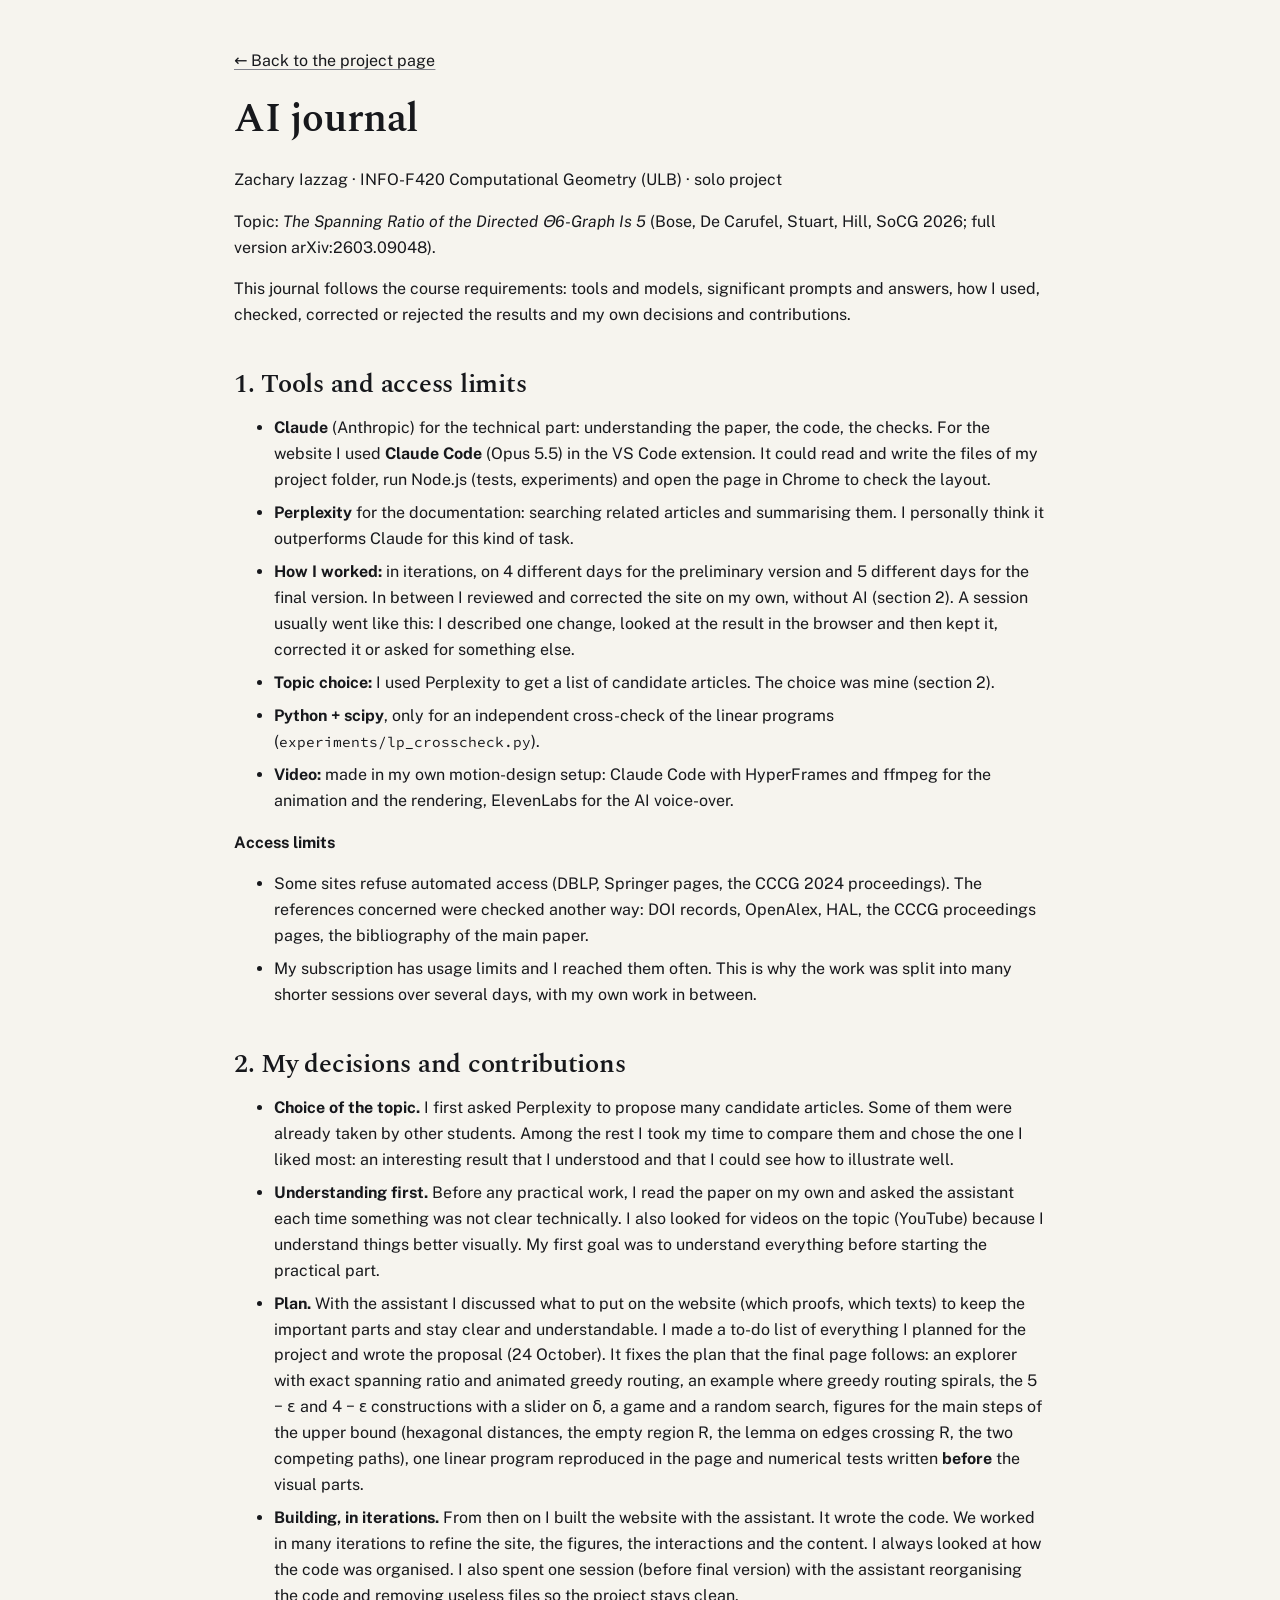
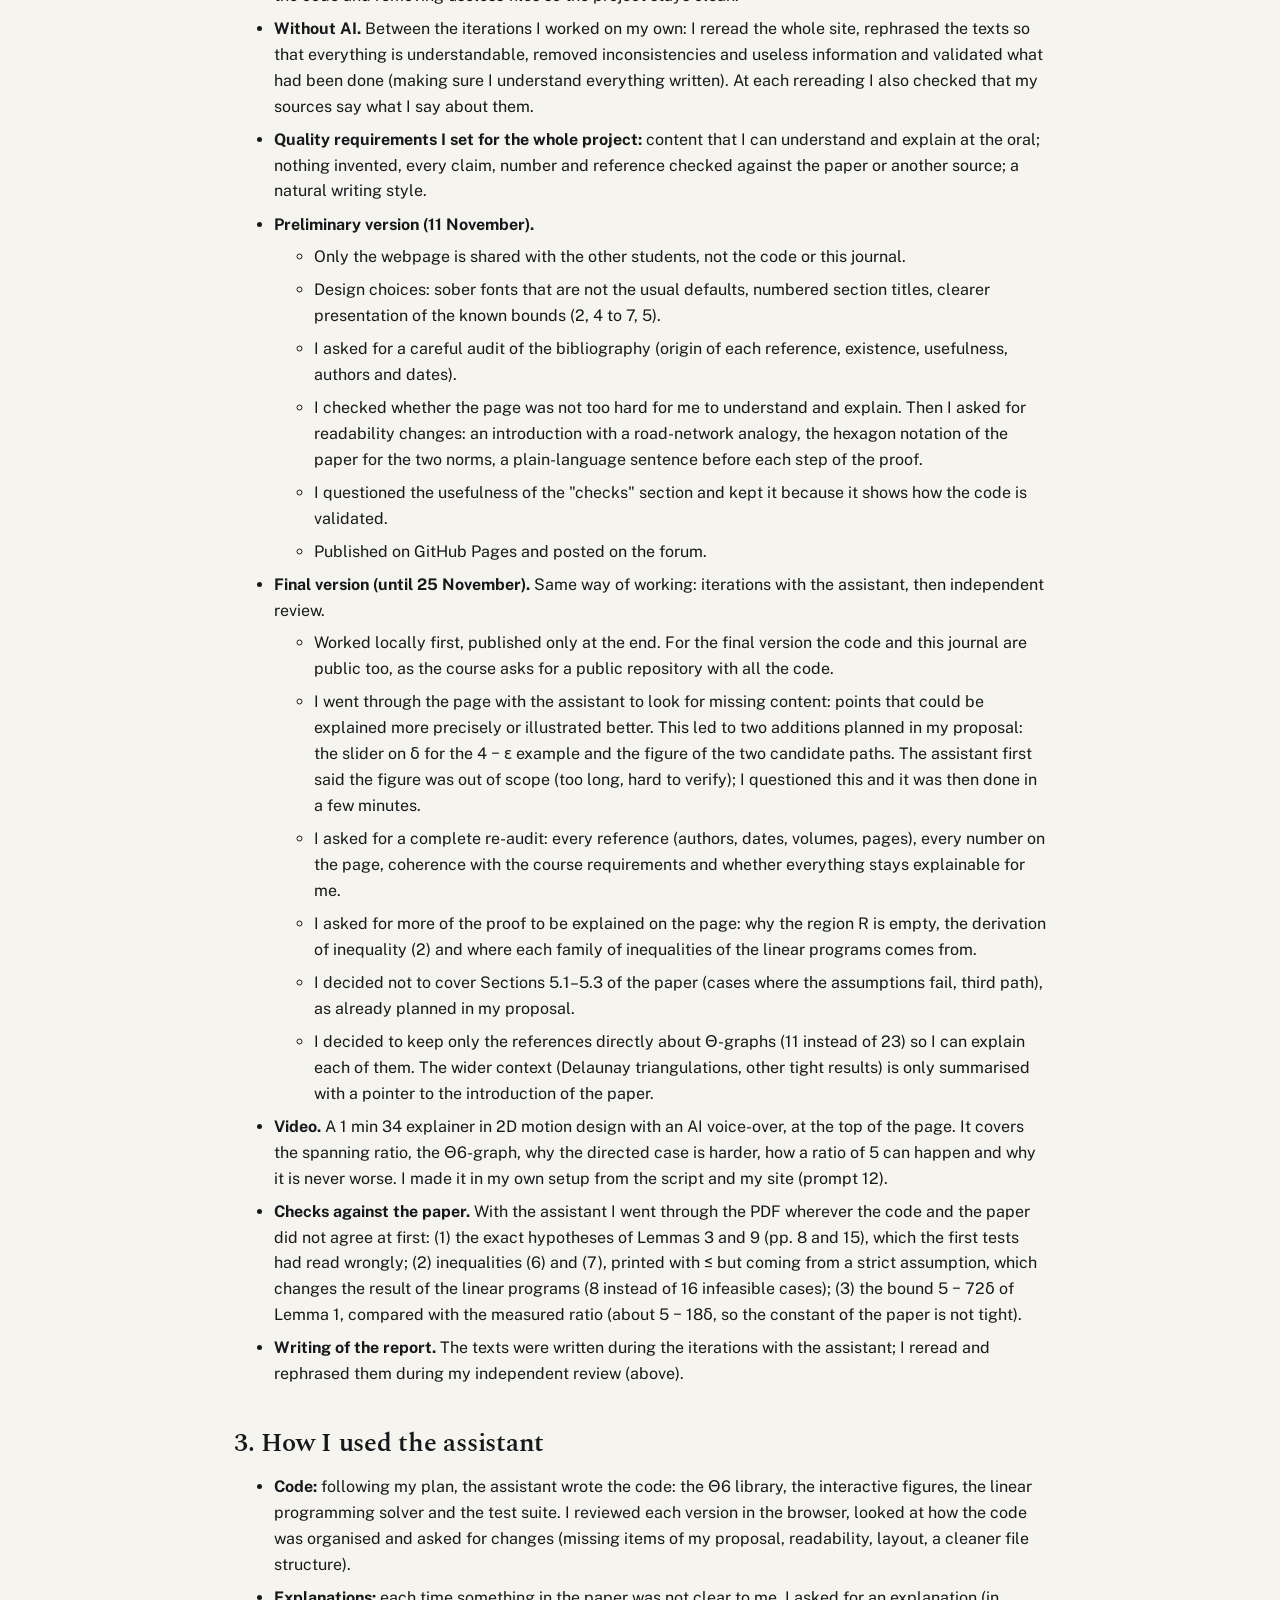
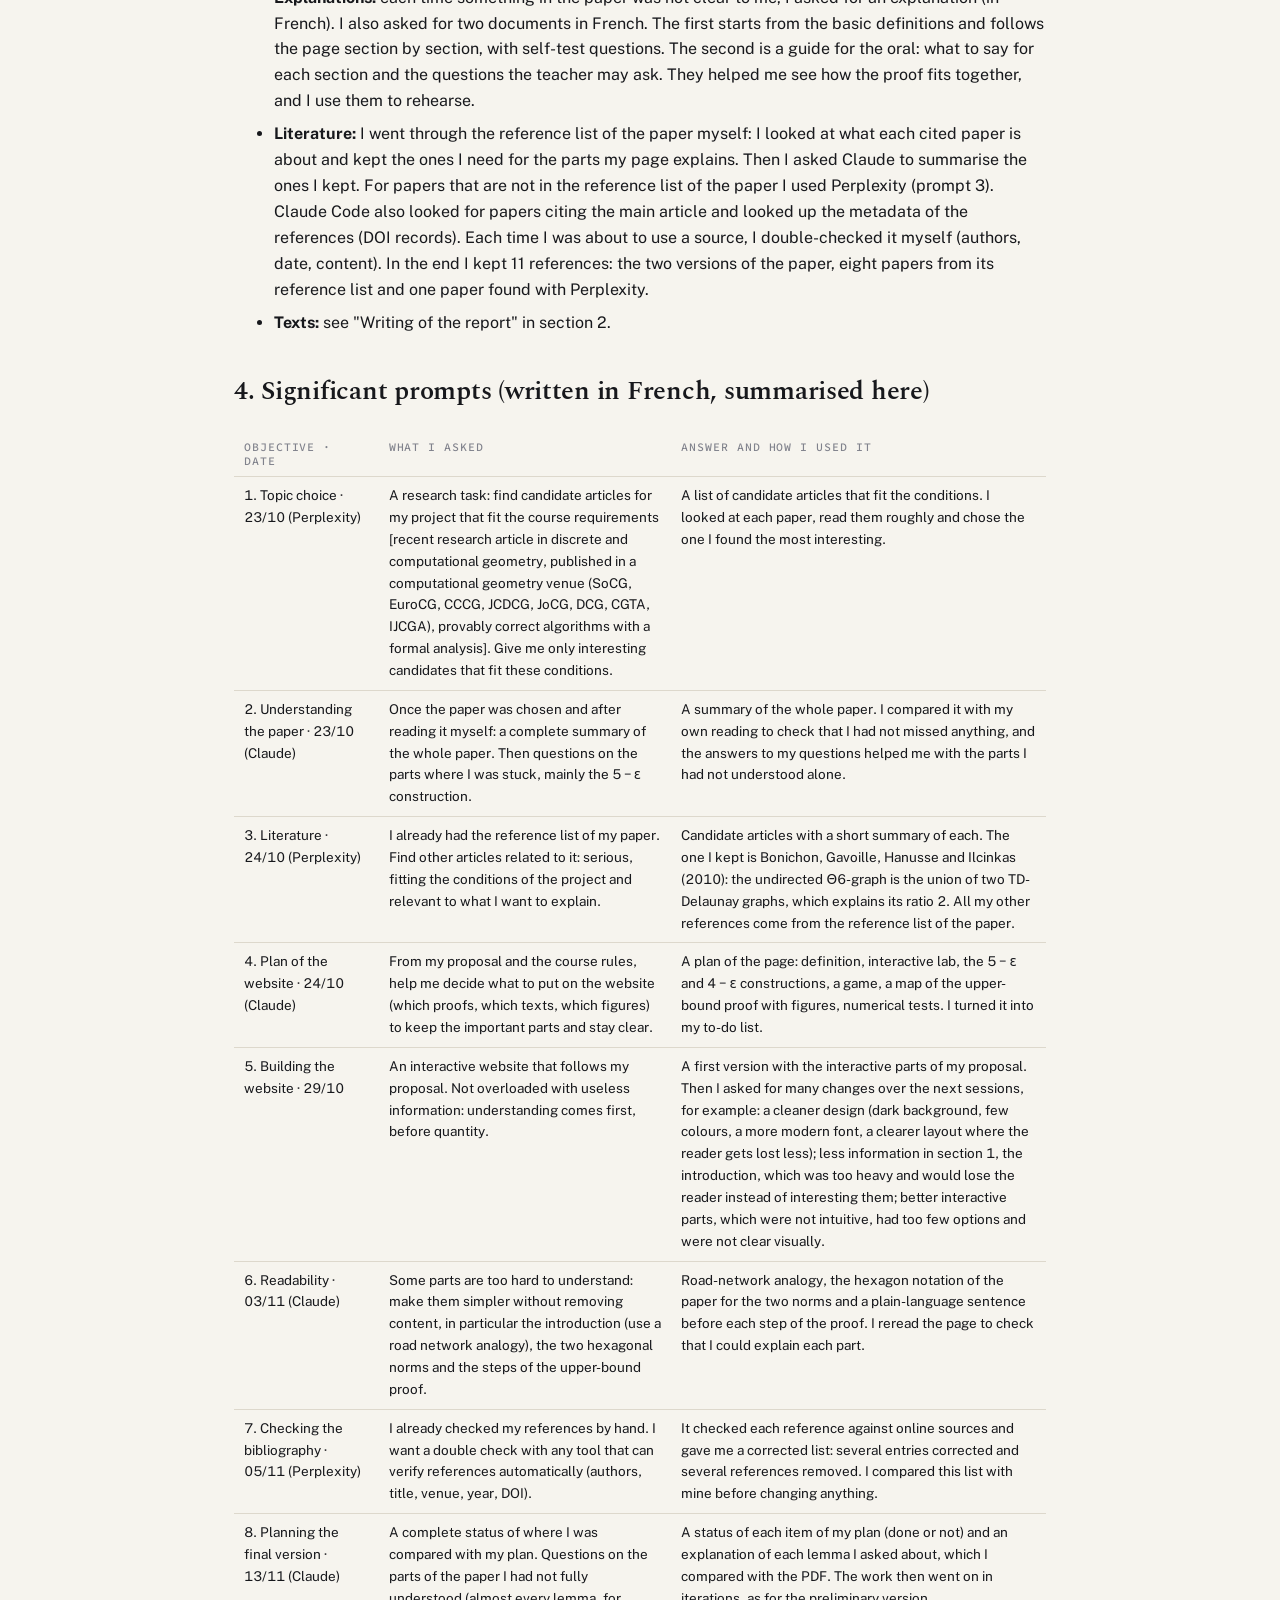
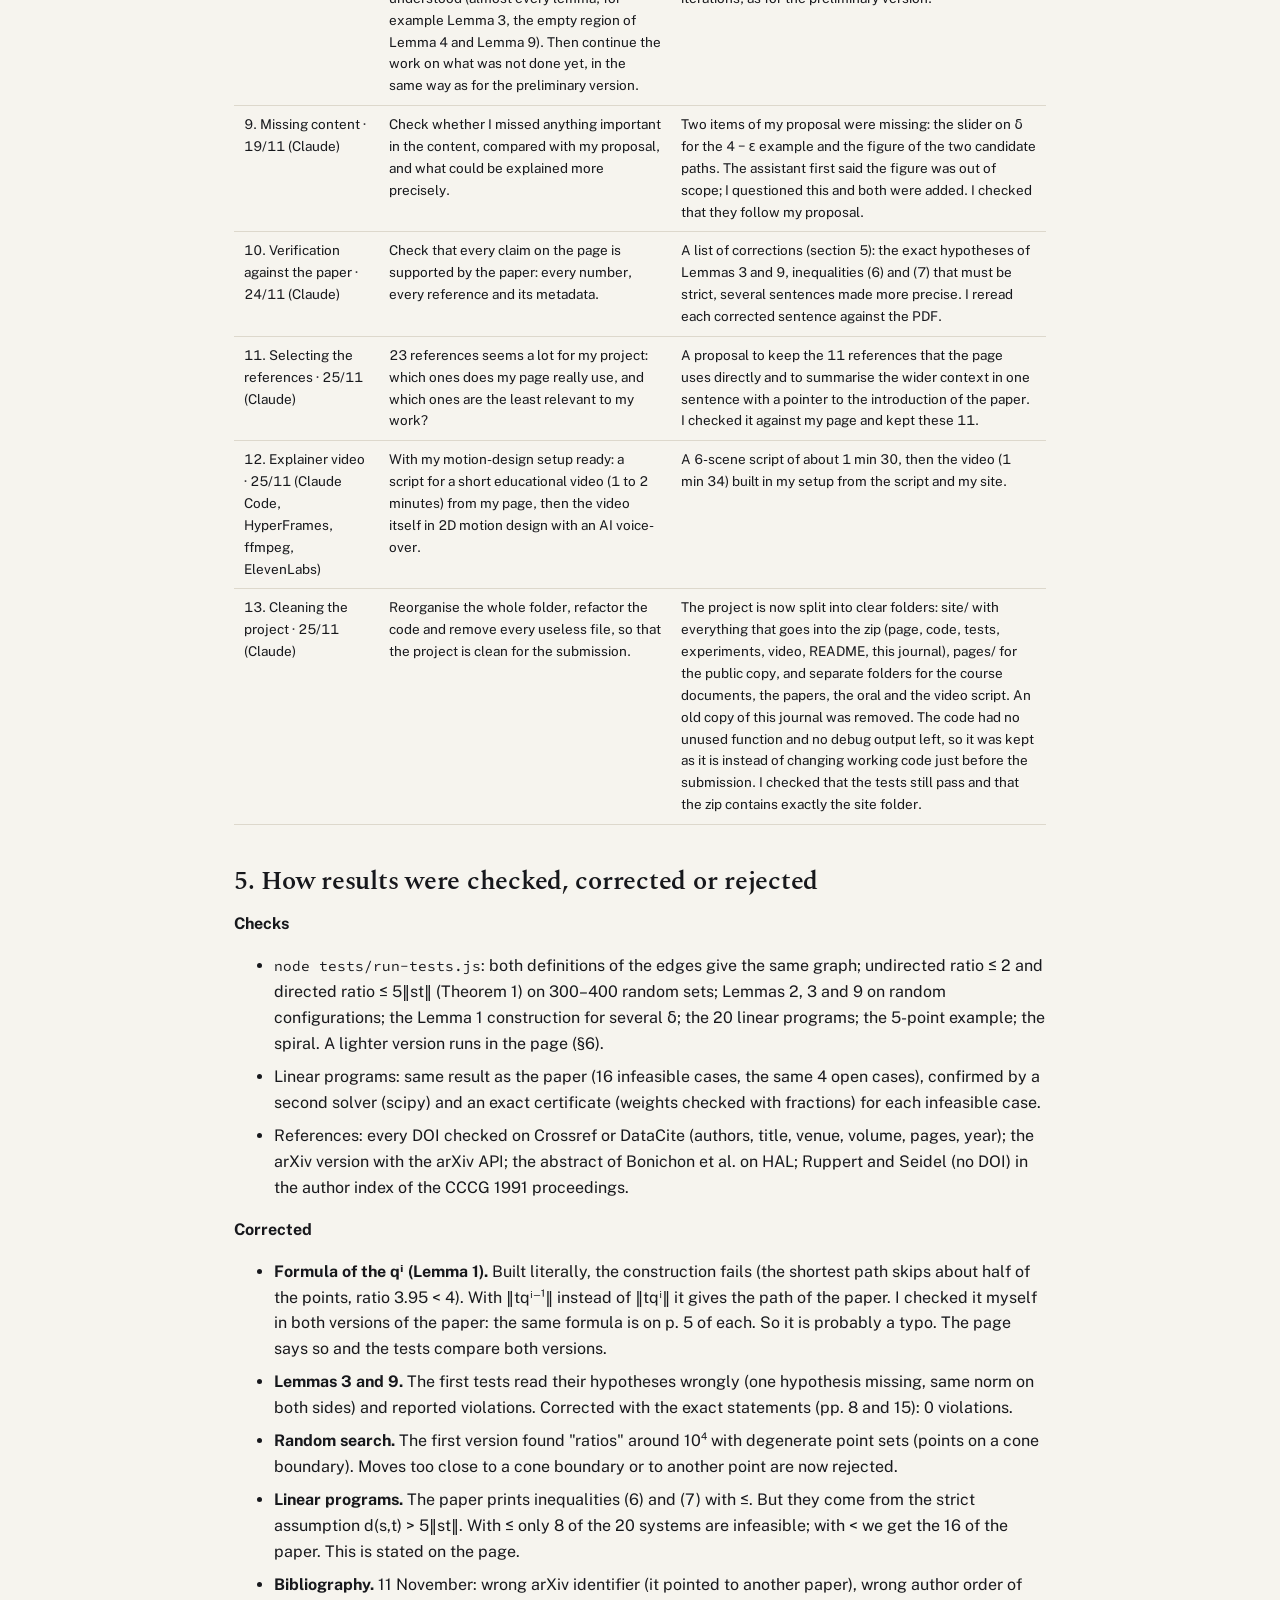
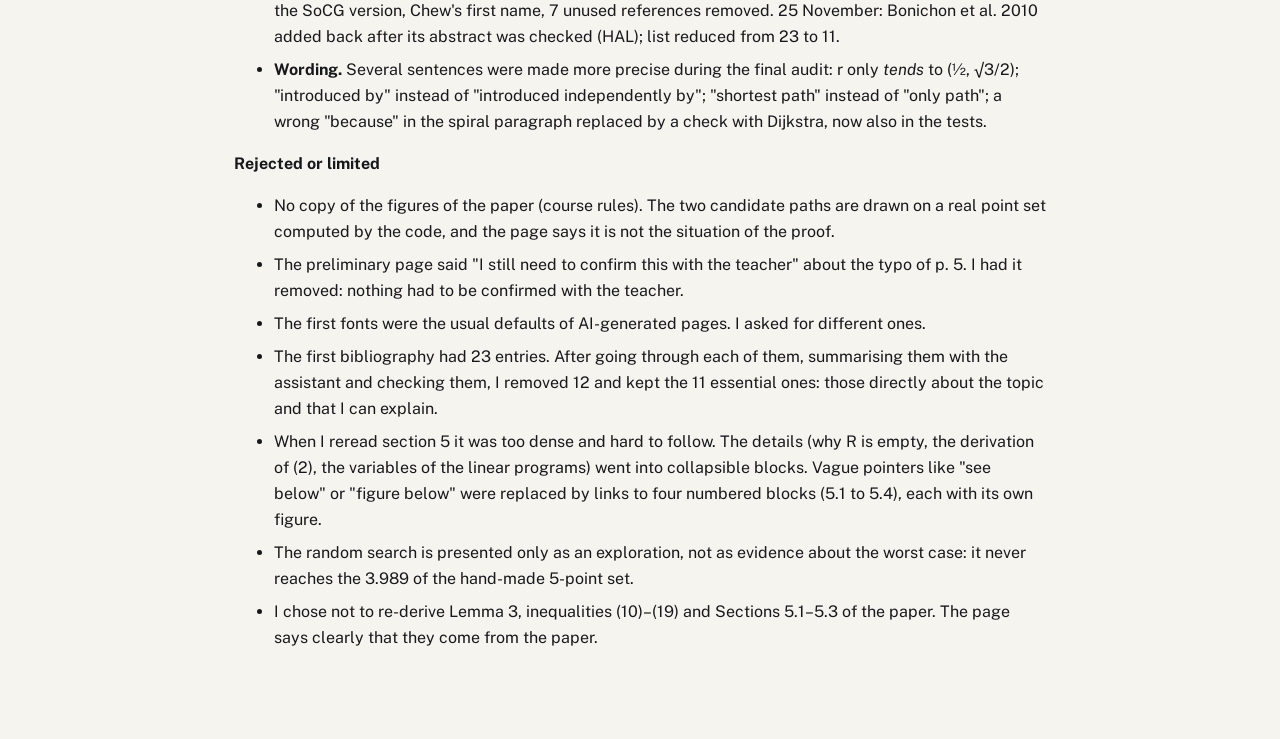
==== commit e475ea7c: "AI journal: punctuation" ====
--- a/ai-journal.html
+++ b/ai-journal.html
@@ -28,7 +28,7 @@
     <p>Topic: <i>The Spanning Ratio of the Directed Θ6-Graph Is 5</i> (Bose, De Carufel, Stuart, Hill, SoCG 2026; full version arXiv:2603.09048).</p>
     <p>This journal follows the course requirements: tools and models, significant prompts and answers, how I used, checked, corrected or rejected the results and my own decisions and contributions.</p>
     <h2>1. Tools and access limits</h2>
-    <ul><li><b>Claude</b> (Anthropic) for the technical part: understanding the paper, the code, the checks. For the website I used <b>Claude Code</b> (Opus 5.5) in the VS Code extension. It could read and write the files of my project folder, run Node.js (tests, experiments) and open the page in Chrome to check the layout.</li><li><b>Perplexity</b> for the documentation: searching related articles and summarising them, I personally think it outperforms Claude for this kind of task.</li><li><b>How I worked:</b> in iterations, on 4 different days for the preliminary version and 5 different days for the final version. In between I reviewed and corrected the site on my own, without AI (section 2). A session usually went like this: I described one change, looked at the result in the browser and then kept it, corrected it or asked for something else.</li><li><b>Topic choice:</b> I used Perplexity to get a list of candidate articles. The choice was mine (section 2).</li><li><b>Python + scipy</b>, only for an independent cross-check of the linear programs (<code>experiments/lp_crosscheck.py</code>).</li><li><b>Video:</b> made in my own motion-design setup: Claude Code with HyperFrames and ffmpeg for the animation and the rendering, ElevenLabs for the AI voice-over.</li></ul>
+    <ul><li><b>Claude</b> (Anthropic) for the technical part: understanding the paper, the code, the checks. For the website I used <b>Claude Code</b> (Opus 5.5) in the VS Code extension. It could read and write the files of my project folder, run Node.js (tests, experiments) and open the page in Chrome to check the layout.</li><li><b>Perplexity</b> for the documentation: searching related articles and summarising them. I personally think it outperforms Claude for this kind of task.</li><li><b>How I worked:</b> in iterations, on 4 different days for the preliminary version and 5 different days for the final version. In between I reviewed and corrected the site on my own, without AI (section 2). A session usually went like this: I described one change, looked at the result in the browser and then kept it, corrected it or asked for something else.</li><li><b>Topic choice:</b> I used Perplexity to get a list of candidate articles. The choice was mine (section 2).</li><li><b>Python + scipy</b>, only for an independent cross-check of the linear programs (<code>experiments/lp_crosscheck.py</code>).</li><li><b>Video:</b> made in my own motion-design setup: Claude Code with HyperFrames and ffmpeg for the animation and the rendering, ElevenLabs for the AI voice-over.</li></ul>
     <p><b>Access limits</b></p>
     <ul><li>Some sites refuse automated access (DBLP, Springer pages, the CCCG 2024 proceedings). The references concerned were checked another way: DOI records, OpenAlex, HAL, the CCCG proceedings pages, the bibliography of the main paper.</li><li>My subscription has usage limits and I reached them often. This is why the work was split into many shorter sessions over several days, with my own work in between.</li></ul>
     <h2>2. My decisions and contributions</h2>
